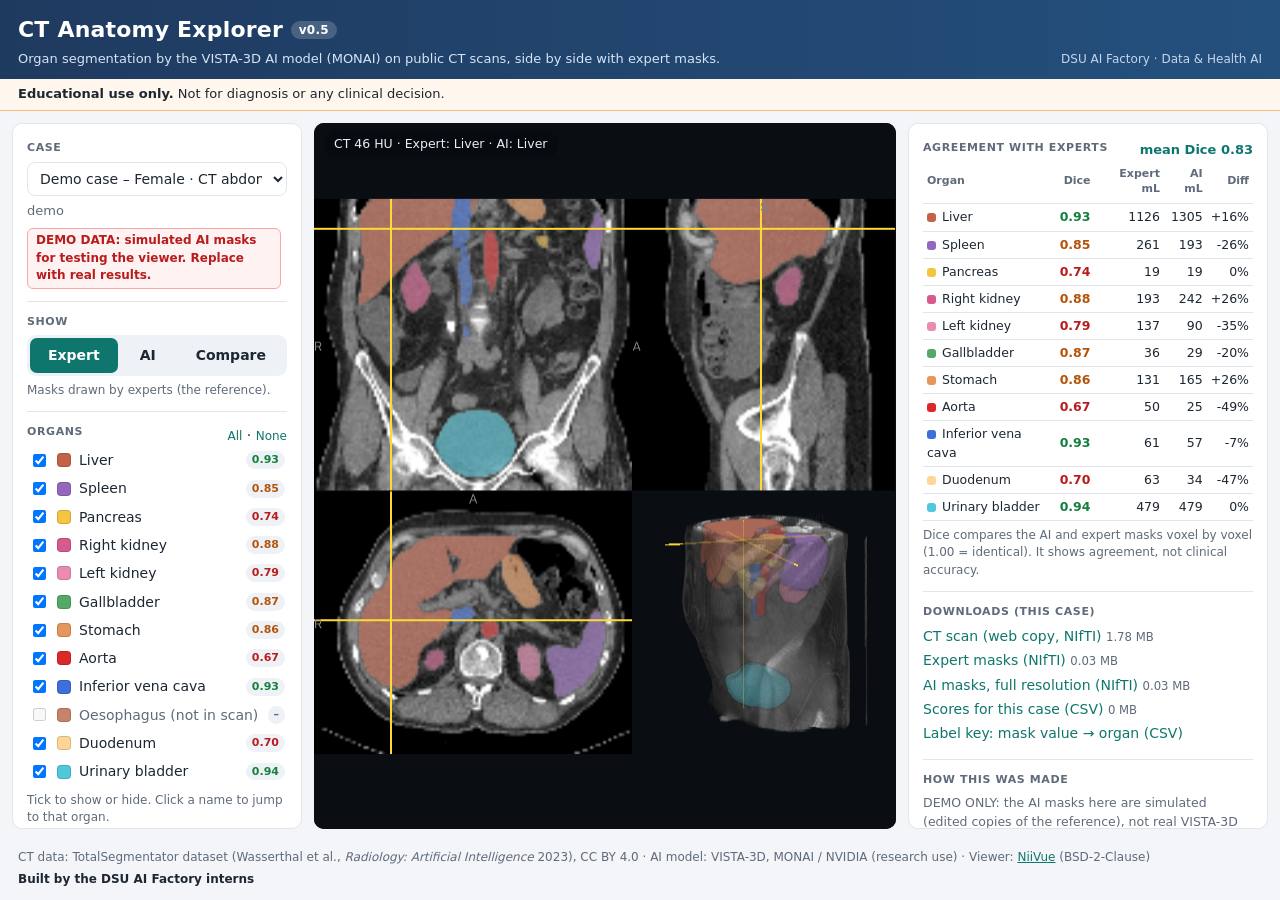
==== docs/index.html @ 93ce4d30 "Add starter kit Educational CT viewer comparing expert and AI organ masks on public demo scans." ====
<!doctype html>
<html lang="en">
<head>
  <meta charset="utf-8">
  <meta name="viewport" content="width=device-width, initial-scale=1">
  <title>CT Anatomy Explorer</title>
  <meta name="description" content="Explore AI (VISTA-3D, MONAI) organ segmentation on public CT scans and compare it with expert masks. Educational use only.">
  <link rel="stylesheet" href="app.css">
</head>
<body>
  <header class="top">
    <div class="brand">
      <h1>CT Anatomy Explorer <span class="ver" id="version">v0.5</span></h1>
      <p class="tagline">Organ segmentation by the VISTA-3D AI model (MONAI) on public CT scans, side by side with expert masks.</p>
    </div>
    <p class="org">DSU AI Factory · Data &amp; Health AI</p>
  </header>
  <div class="notice" role="note"><strong>Educational use only.</strong> Not for diagnosis or any clinical decision.</div>

  <main class="layout">
    <!-- Controls -->
    <aside class="panel controls" aria-label="Controls">
      <section>
        <label class="label" for="caseSelect">Case</label>
        <select id="caseSelect"></select>
        <p class="case-desc" id="caseDesc"></p>
        <div id="caseBadges"></div>
      </section>

      <section>
        <span class="label">Show</span>
        <div class="seg" role="group" aria-label="Which masks to show">
          <button type="button" data-mode="reference" aria-pressed="true">Expert</button>
          <button type="button" data-mode="ai" aria-pressed="false">AI</button>
          <button type="button" data-mode="compare" aria-pressed="false">Compare</button>
        </div>
        <p class="hint" id="modeHint">Masks drawn by experts (reference).</p>
        <div class="legend" id="legend" hidden></div>
      </section>

      <section>
        <div class="row-between">
          <span class="label">Organs</span>
          <span class="mini-actions">
            <button type="button" class="link" id="allOn">All</button> ·
            <button type="button" class="link" id="allOff">None</button>
          </span>
        </div>
        <ul class="organs" id="organList"></ul>
        <p class="hint">Tick to show or hide. Click a name to jump to that organ.</p>
      </section>

      <section>
        <label class="label" for="opacity">Mask opacity <span id="opacityVal">55%</span></label>
        <input type="range" id="opacity" min="0" max="100" value="55">
      </section>

      <section>
        <span class="label">CT window</span>
        <div class="seg small" role="group" aria-label="CT window">
          <button type="button" data-window="abdomen" aria-pressed="true">Abdomen</button>
          <button type="button" data-window="lung" aria-pressed="false">Lung</button>
          <button type="button" data-window="bone" aria-pressed="false">Bone</button>
        </div>
      </section>

      <section>
        <span class="label">Layout</span>
        <div class="seg small" role="group" aria-label="Layout">
          <button type="button" data-layout="multi" aria-pressed="true">4 views</button>
          <button type="button" data-layout="axial" aria-pressed="false">Axial</button>
          <button type="button" data-layout="coronal" aria-pressed="false">Coronal</button>
          <button type="button" data-layout="sagittal" aria-pressed="false">Sagittal</button>
          <button type="button" data-layout="render" aria-pressed="false">3D</button>
        </div>
      </section>
    </aside>

    <!-- Viewer -->
    <section class="viewer" aria-label="Image viewer">
      <canvas id="gl"></canvas>
      <div class="overlay-top" id="readout">Click or drag on the image to explore.</div>
      <div class="loading" id="loading">Loading scan…</div>
    </section>

    <!-- Results -->
    <aside class="panel results" aria-label="Results">
      <section>
        <div class="row-between">
          <span class="label">Agreement with experts</span>
          <span class="score" id="meanDice"></span>
        </div>
        <table class="metrics" id="metricsTable">
          <thead><tr><th>Organ</th><th title="Dice overlap: 1.00 = identical">Dice</th><th>Expert mL</th><th>AI mL</th><th>Diff</th></tr></thead>
          <tbody></tbody>
        </table>
        <p class="hint">Dice compares the AI and expert masks voxel by voxel (1.00 = identical). It shows agreement, not clinical accuracy.</p>
        <div id="flags"></div>
      </section>
      <section>
        <span class="label">Downloads (this case)</span>
        <ul class="downloads" id="downloads"></ul>
      </section>
      <section class="about">
        <span class="label">How this was made</span>
        <p id="aboutText"></p>
      </section>
    </aside>
  </main>

  <footer class="foot" id="footer">
    CT data: TotalSegmentator dataset (Wasserthal et al., <em>Radiology: Artificial Intelligence</em> 2023), CC BY 4.0 ·
    AI model: VISTA-3D, MONAI / NVIDIA (research use) ·
    Viewer: <a href="https://github.com/niivue/niivue">NiiVue</a> (BSD-2-Clause)
    <div class="team">Built by the DSU AI Factory interns</div>
  </footer>

  <script src="vendor/niivue.umd.js"></script>
  <script src="app.js"></script>
</body>
</html>
---- docs/app.css ----
:root {
  --bg: #f3f5f8;
  --panel: #ffffff;
  --ink: #1d2733;
  --muted: #5f6b7a;
  --line: #e2e6eb;
  --accent: #0f766e;
  --accent-ink: #ffffff;
  --navy: #1f3a5f;
  --viewer: #0a0e13;
  --chip: #eef2f6;
  --good: #15803d;
  --ok: #b45309;
  --bad: #b91c1c;
  --warn-bg: #fff7ed;
  --warn-line: #fdba74;
  --demo-bg: #fef2f2;
  --demo-line: #fca5a5;
  --radius: 10px;
  --font: system-ui, -apple-system, "Segoe UI", Roboto, "Noto Sans", Arial, sans-serif;
}
@media (prefers-color-scheme: dark) {
  :root:not([data-theme="light"]) {
    --bg: #0f141a; --panel: #161d25; --ink: #e6ebf1; --muted: #9aa6b4; --line: #26313d;
    --chip: #1f2933; --warn-bg: #2a1d0f; --warn-line: #9a5b1c; --demo-bg: #2b1414; --demo-line: #8b2c2c;
  }
}
:root[data-theme="dark"] {
  --bg: #0f141a; --panel: #161d25; --ink: #e6ebf1; --muted: #9aa6b4; --line: #26313d;
  --chip: #1f2933; --warn-bg: #2a1d0f; --warn-line: #9a5b1c; --demo-bg: #2b1414; --demo-line: #8b2c2c;
}

* { box-sizing: border-box; }
html, body { margin: 0; height: 100%; }
body { background: var(--bg); color: var(--ink); font: 14px/1.45 var(--font); display: flex; flex-direction: column; }
a { color: var(--accent); }

.top { display: flex; align-items: flex-end; justify-content: space-between; gap: 16px; padding: 14px 18px 10px;
       background: linear-gradient(90deg, var(--navy), #24507e); color: #fff; }
.top h1 { margin: 0; font-size: 22px; letter-spacing: .2px; }
.top .ver { font-size: 12px; font-weight: 600; background: rgba(255,255,255,.18); padding: 2px 8px; border-radius: 99px; vertical-align: middle; }
.top .tagline { margin: 4px 0 0; color: #d6e4f5; font-size: 13px; }
.top .org { margin: 0; font-size: 12px; color: #c6d6ea; white-space: nowrap; }
.notice { background: var(--warn-bg); border-bottom: 1px solid var(--warn-line); padding: 6px 18px; font-size: 13px; }

.layout { flex: 1; min-height: 0; display: grid; grid-template-columns: 290px minmax(0, 1fr) 360px; gap: 12px; padding: 12px; }
.panel { background: var(--panel); border: 1px solid var(--line); border-radius: var(--radius); padding: 4px 14px 14px; overflow: auto; min-height: 0; }
.panel section { padding: 12px 0; border-bottom: 1px solid var(--line); }
.panel section:last-child { border-bottom: 0; }
.label { display: block; font-size: 11px; font-weight: 700; text-transform: uppercase; letter-spacing: .6px; color: var(--muted); margin-bottom: 6px; }
.hint { margin: 6px 0 0; font-size: 12px; color: var(--muted); }
.row-between { display: flex; align-items: center; justify-content: space-between; gap: 8px; }

select, input[type=range] { width: 100%; }
select { padding: 7px 8px; border-radius: 8px; border: 1px solid var(--line); background: var(--panel); color: var(--ink); font: inherit; }
.case-desc { margin: 6px 0 0; color: var(--muted); font-size: 13px; }

.seg { display: flex; flex-wrap: wrap; gap: 4px; background: var(--chip); padding: 3px; border-radius: 9px; }
.seg button { flex: 1 1 auto; border: 0; background: transparent; color: var(--ink); padding: 7px 8px; border-radius: 7px; font: inherit; font-weight: 600; cursor: pointer; }
.seg.small button { font-size: 12px; padding: 5px 6px; }
.seg button[aria-pressed="true"] { background: var(--accent); color: var(--accent-ink); }
.seg button:disabled { opacity: .4; cursor: not-allowed; }
.link { border: 0; background: none; color: var(--accent); cursor: pointer; font: inherit; font-size: 12px; padding: 0; }

.organs { list-style: none; margin: 0; padding: 0; }
.organs li { display: grid; grid-template-columns: 20px 14px 1fr auto; align-items: center; gap: 8px; padding: 4px 2px; border-radius: 6px; }
.organs li:hover { background: var(--chip); }
.organs .sw { width: 14px; height: 14px; border-radius: 4px; border: 1px solid rgba(0,0,0,.15); }
.organs .name { border: 0; background: none; color: var(--ink); text-align: left; cursor: pointer; font: inherit; padding: 0; }
.organs .name:hover { text-decoration: underline; }
.organs li.absent .name { color: var(--muted); }
.chip { font-size: 11px; font-weight: 700; padding: 1px 6px; border-radius: 99px; background: var(--chip); color: var(--muted); font-variant-numeric: tabular-nums; }
.chip.good { color: var(--good); } .chip.ok { color: var(--ok); } .chip.bad { color: var(--bad); }

.viewer { position: relative; background: var(--viewer); border-radius: var(--radius); overflow: hidden; min-height: 420px; }
.viewer canvas { position: absolute; inset: 0; width: 100%; height: 100%; display: block; }
.overlay-top { position: absolute; left: 10px; top: 8px; max-width: calc(100% - 20px); color: #e8eef5; font-size: 12.5px;
               pointer-events: none; background: rgba(8, 12, 16, .74); padding: 4px 10px; border-radius: 99px;
               white-space: nowrap; overflow: hidden; text-overflow: ellipsis; }
.legend { margin-top: 8px; font-size: 12.5px; }
.legend div { display: flex; align-items: center; gap: 8px; margin: 3px 0; }
.legend i { width: 12px; height: 12px; border-radius: 3px; display: inline-block; flex: none; }
.loading { position: absolute; inset: 0; display: grid; place-items: center; color: #cfd8e3; background: rgba(10,14,19,.55); font-size: 15px; }
.loading[hidden] { display: none; }

.badge { display: inline-block; margin: 8px 6px 0 0; font-size: 12px; font-weight: 600; padding: 3px 8px; border-radius: 6px; }
.badge.demo { background: var(--demo-bg); border: 1px solid var(--demo-line); color: var(--bad); }
.badge.info { background: var(--chip); color: var(--muted); }

.score { font-size: 13px; font-weight: 700; color: var(--accent); }
.metrics { width: 100%; border-collapse: collapse; font-size: 12.5px; font-variant-numeric: tabular-nums; }
.metrics th { text-align: right; font-size: 11px; color: var(--muted); font-weight: 700; padding: 4px 4px 6px; border-bottom: 1px solid var(--line); }
.metrics th:first-child, .metrics td:first-child { text-align: left; }
.metrics td { text-align: right; padding: 4px; border-bottom: 1px solid var(--line); }
.metrics td.good { color: var(--good); font-weight: 700; } .metrics td.ok { color: var(--ok); font-weight: 700; } .metrics td.bad { color: var(--bad); font-weight: 700; }
.metrics td .dot { display: inline-block; width: 9px; height: 9px; border-radius: 3px; margin-right: 6px; vertical-align: middle; }
.flag { margin-top: 8px; background: var(--warn-bg); border: 1px solid var(--warn-line); border-radius: 8px; padding: 6px 8px; font-size: 12px; }
.downloads { list-style: none; padding: 0; margin: 0; }
.downloads li { margin: 4px 0; }
.downloads a { text-decoration: none; }
.downloads a:hover { text-decoration: underline; }
.downloads small { color: var(--muted); }
.about p { margin: 0; font-size: 12.5px; color: var(--muted); }

.foot { padding: 8px 18px 12px; font-size: 12px; color: var(--muted); }

@media (max-width: 1150px) {
  html, body { height: auto; }
  body { display: block; }
  .layout { grid-template-columns: 1fr; min-height: auto; }
  .viewer { order: -1; height: 62vh; min-height: 340px; }
  .panel { overflow: visible; }
}
@media (max-width: 560px) {
  .top { flex-direction: column; align-items: flex-start; padding: 12px 16px 10px; }
  .top h1 { font-size: 19px; }
  .layout { padding: 10px 16px; }
  .notice, .foot { padding-left: 16px; padding-right: 16px; }
}

.foot .team { margin-top: 4px; font-weight: 600; color: var(--ink); }
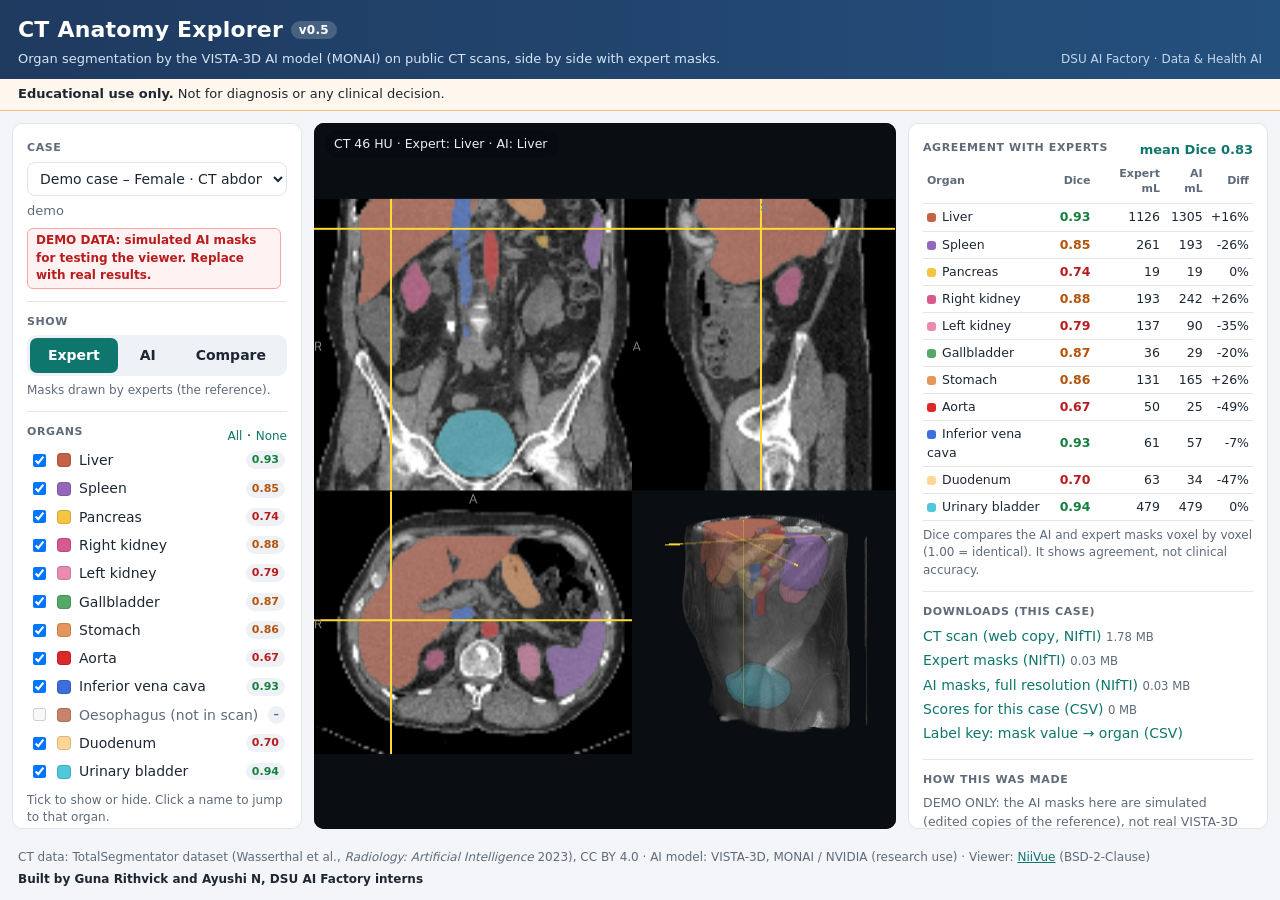
==== commit 079a8080: "Update footer to specify team members" ====
--- a/docs/index.html
+++ b/docs/index.html
@@ -112,7 +112,7 @@
     CT data: TotalSegmentator dataset (Wasserthal et al., <em>Radiology: Artificial Intelligence</em> 2023), CC BY 4.0 ·
     AI model: VISTA-3D, MONAI / NVIDIA (research use) ·
     Viewer: <a href="https://github.com/niivue/niivue">NiiVue</a> (BSD-2-Clause)
-    <div class="team">Built by the DSU AI Factory interns</div>
+    <div class="team">Built by Guna Rithvick and Ayushi N, DSU AI Factory interns</div>
   </footer>
 
   <script src="vendor/niivue.umd.js"></script>
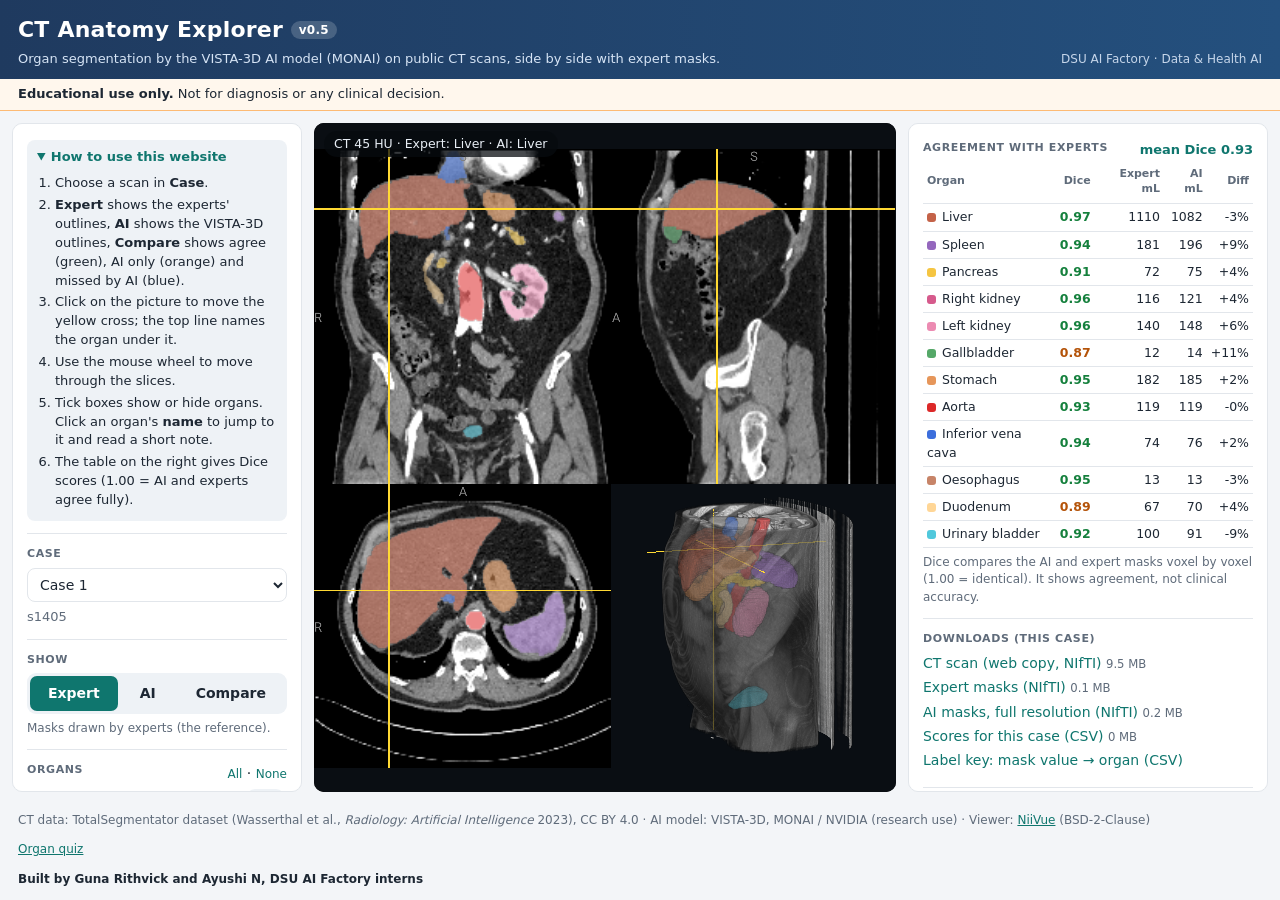
==== commit b2dc5347: "Day 6: quiz link on the main page" ====
--- a/docs/index.html
+++ b/docs/index.html
@@ -112,6 +112,7 @@
     CT data: TotalSegmentator dataset (Wasserthal et al., <em>Radiology: Artificial Intelligence</em> 2023), CC BY 4.0 ·
     AI model: VISTA-3D, MONAI / NVIDIA (research use) ·
     Viewer: <a href="https://github.com/niivue/niivue">NiiVue</a> (BSD-2-Clause)
+    <p><a href="quiz.html">Organ quiz</a></p>
     <div class="team">Built by Guna Rithvick and Ayushi N, DSU AI Factory interns</div>
   </footer>
 
--- a/docs/app.css
+++ b/docs/app.css
@@ -119,3 +119,14 @@
 }
 
 .foot .team { margin-top: 4px; font-weight: 600; color: var(--ink); }
+
+/* ===== DAY 3 ADDITIONS (13 Oct 2026): "How to use" box and organ teaching notes ===== */
+.help { background: var(--chip); border-radius: 8px; padding: 8px 10px; font-size: 13px; } /* grey rounded box */
+.help summary { cursor: pointer; font-weight: 700; color: var(--accent); }  /* clickable title in the accent colour */
+.help ol { margin: 8px 0 0; padding-left: 18px; }                          /* numbered list with a small indent */
+.help li { margin: 3px 0; }                                                 /* a little space between the steps */
+.organ-note { margin-top: 8px; background: var(--chip); border-left: 4px solid var(--accent); /* note box: grey, coloured left edge */
+              border-radius: 6px; padding: 8px 10px; font-size: 13px; }    /* rounded corners, inner space, text size */
+.organ-note p { margin: 4px 0; }                                            /* space above and below the note text */
+.organ-note small { color: var(--muted); }                                  /* status line in grey */
+.organ-note[hidden] { display: none; }                                      /* "hidden" really hides the box */
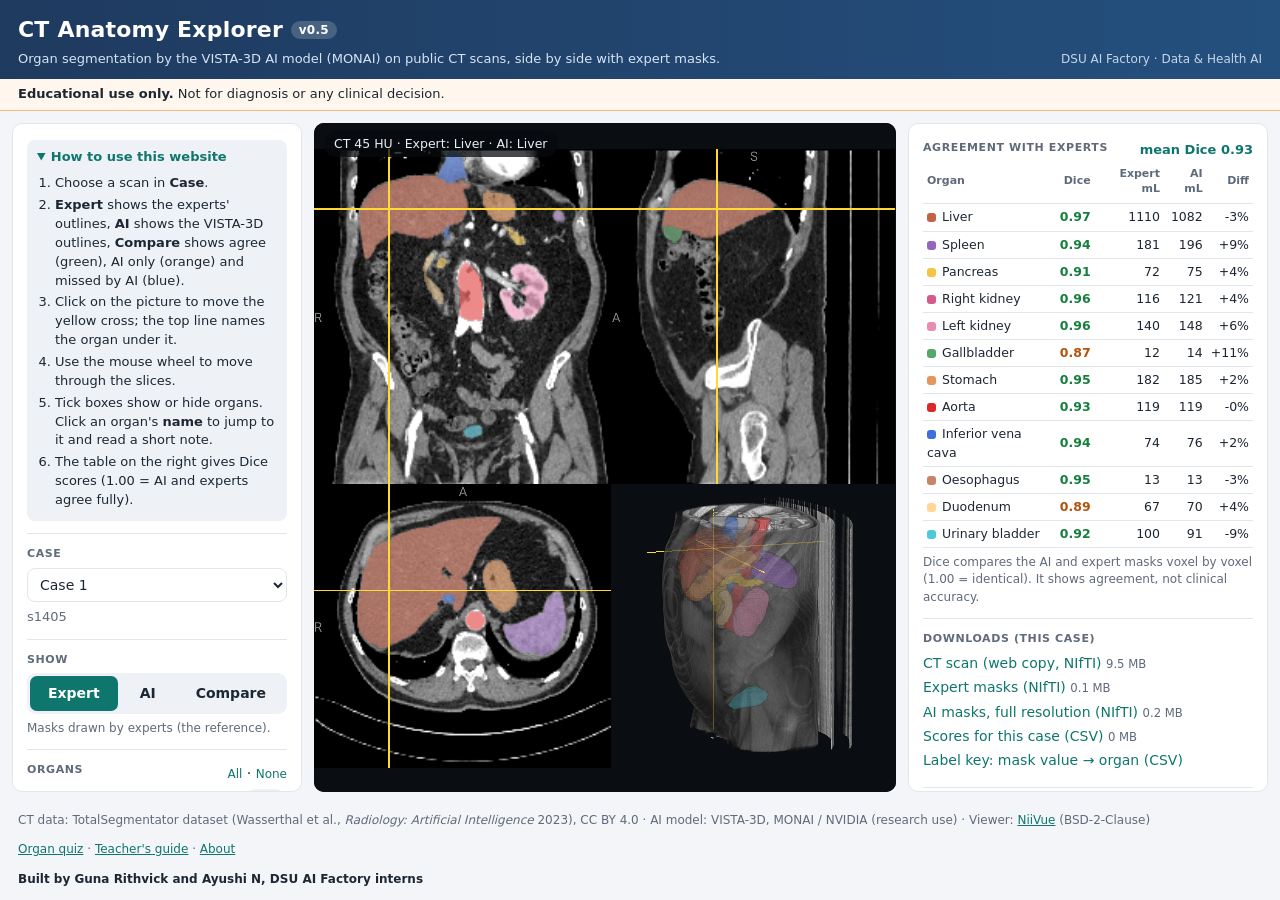
==== commit ba41b07f: "Day 7: footer links" ====
--- a/docs/index.html
+++ b/docs/index.html
@@ -112,7 +112,7 @@
     CT data: TotalSegmentator dataset (Wasserthal et al., <em>Radiology: Artificial Intelligence</em> 2023), CC BY 4.0 ·
     AI model: VISTA-3D, MONAI / NVIDIA (research use) ·
     Viewer: <a href="https://github.com/niivue/niivue">NiiVue</a> (BSD-2-Clause)
-    <p><a href="quiz.html">Organ quiz</a></p>
+    <p><a href="quiz.html">Organ quiz</a> · <a href="teach.html">Teacher's guide</a> · <a href="about.html">About</a></p>
     <div class="team">Built by Guna Rithvick and Ayushi N, DSU AI Factory interns</div>
   </footer>
 
